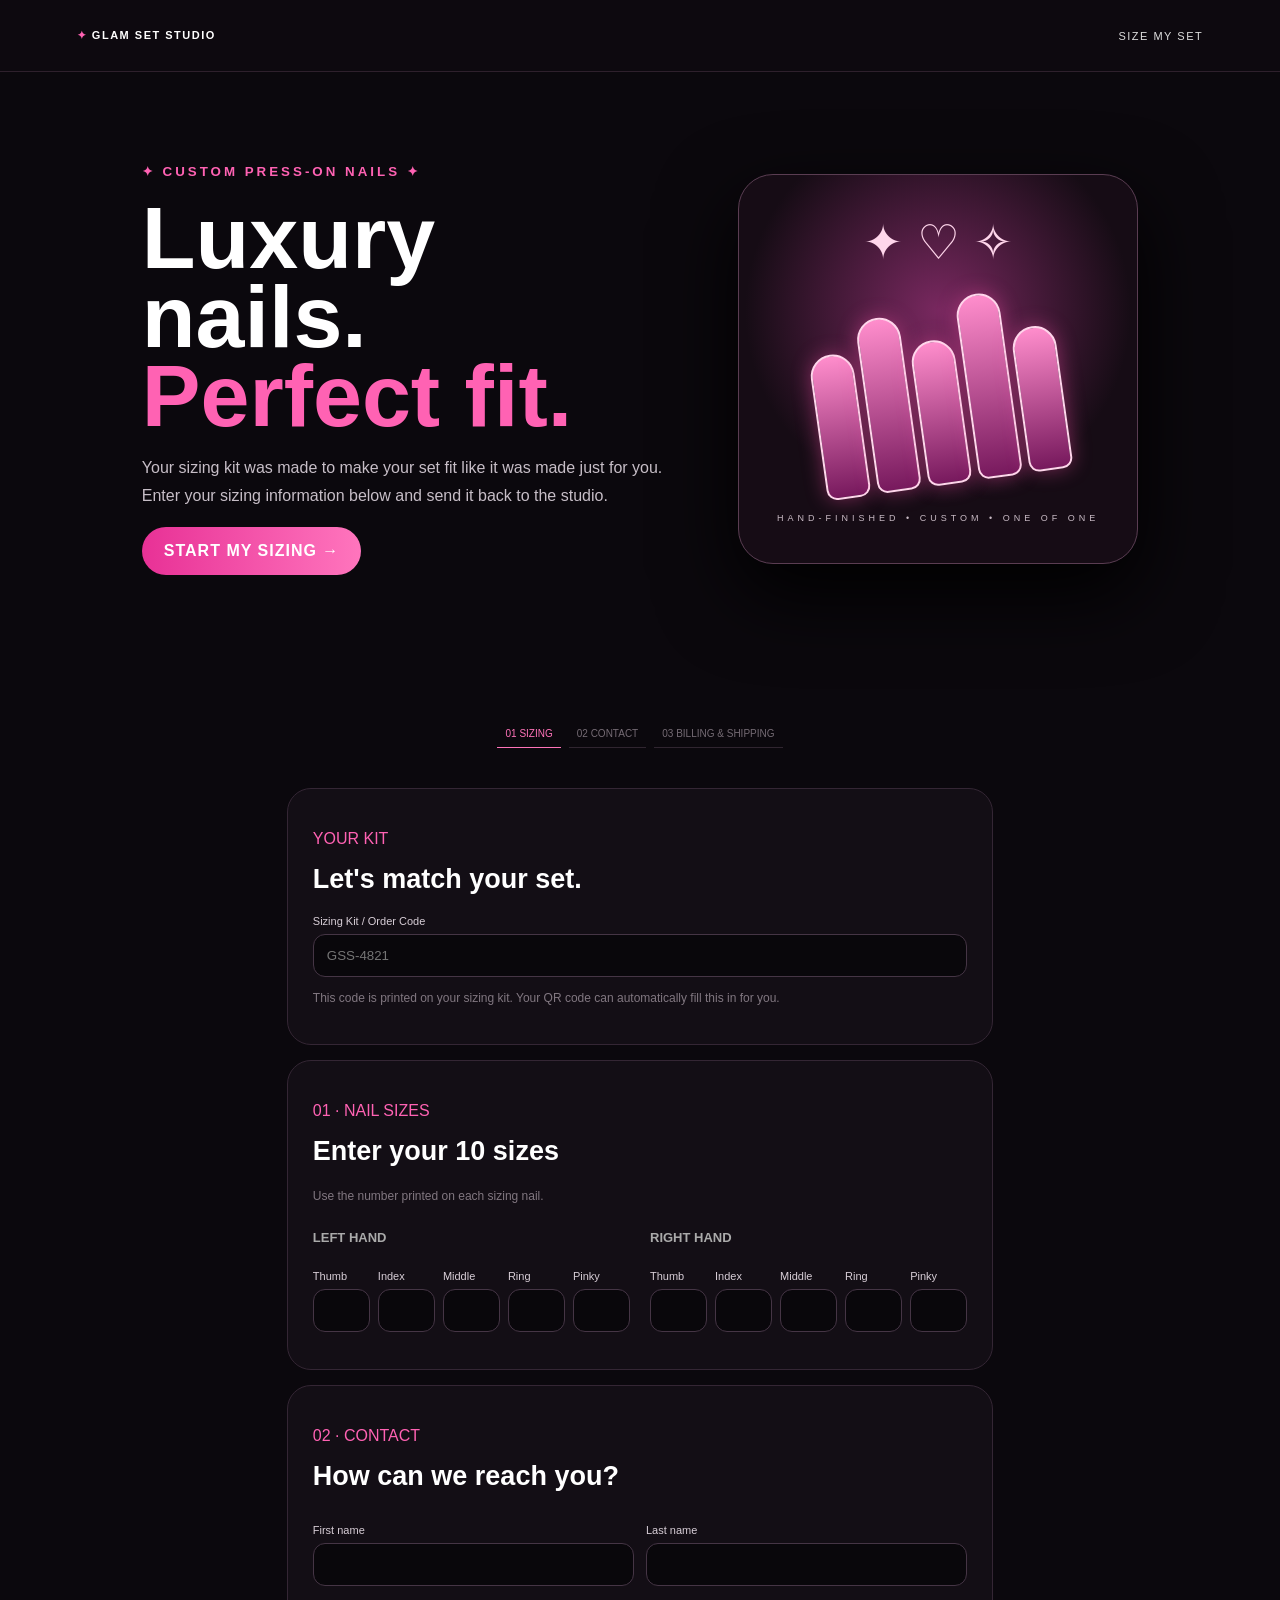
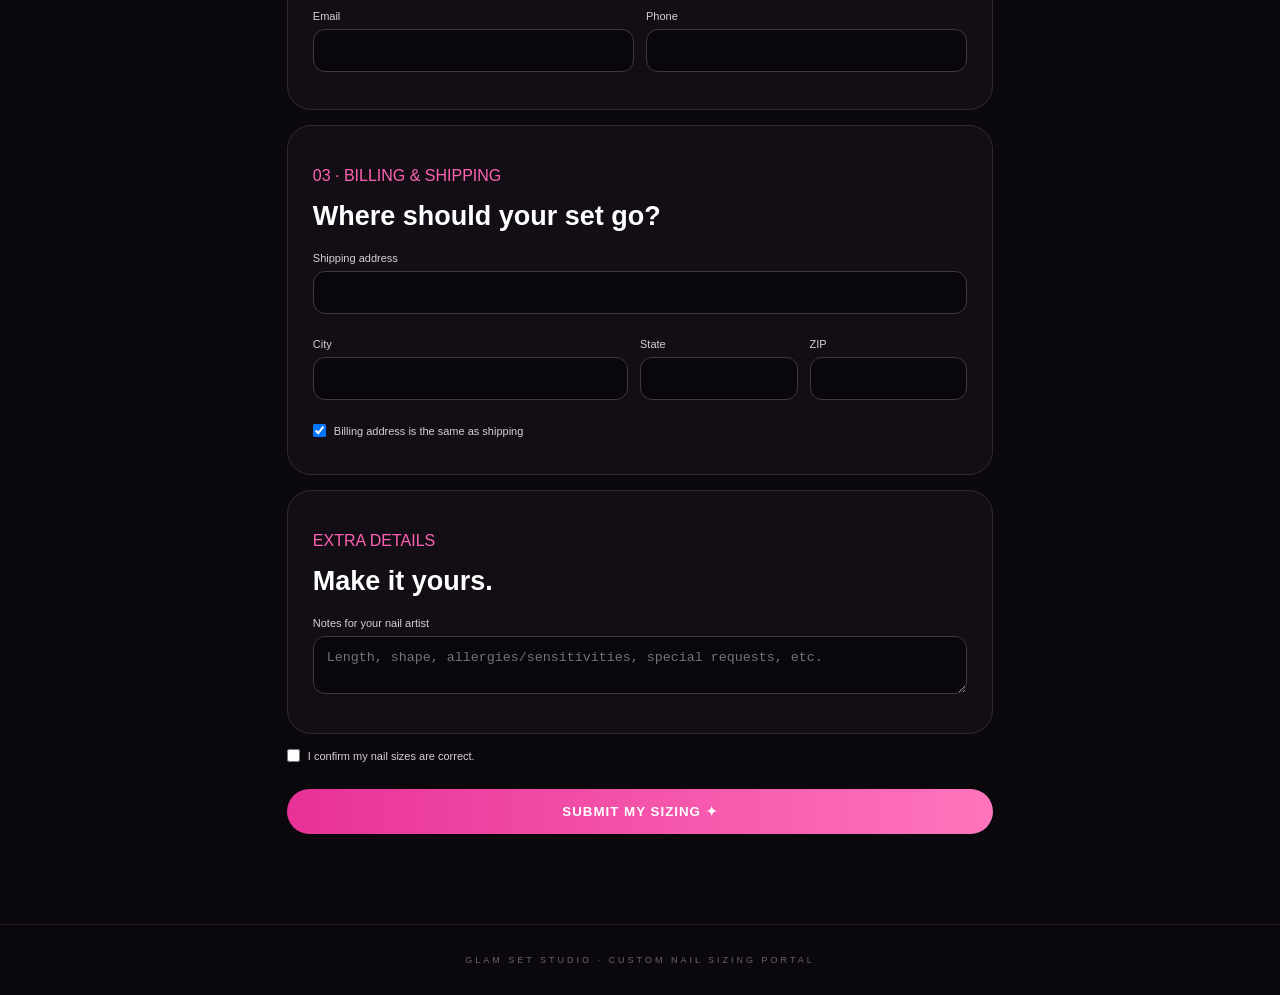
==== index.html @ d00d0d3a "Add files via upload" ====
<!doctype html>
<html lang="en">
<head>
<meta charset="utf-8"><meta name="viewport" content="width=device-width,initial-scale=1">
<title>Glam Set Studio | Client Portal</title><link rel="stylesheet" href="styles.css">
</head>
<body>
<nav><a class="logo" href="#"><span>✦</span> GLAM SET STUDIO</a><a href="#form">SIZE MY SET</a></nav>
<header class="hero">
  <div>
    <small>✦ CUSTOM PRESS-ON NAILS ✦</small>
    <h1>Luxury nails.<br><i>Perfect fit.</i></h1>
    <p>Your sizing kit was made to make your set fit like it was made just for you. Enter your sizing information below and send it back to the studio.</p>
    <a class="cta" href="#form">START MY SIZING →</a>
  </div>
  <div class="hero-art"><div class="rings">✦ ♡ ✧</div><div class="nail-row"><b></b><b></b><b></b><b></b><b></b></div><span>HAND-FINISHED • CUSTOM • ONE OF ONE</span></div>
</header>

<main id="form">
<div class="steps"><span class="active">01 SIZING</span><span>02 CONTACT</span><span>03 BILLING & SHIPPING</span></div>
<form id="formEl">
<section class="card">
  <p class="pink">YOUR KIT</p><h2>Let's match your set.</h2>
  <label>Sizing Kit / Order Code<input name="kitCode" placeholder="GSS-4821" required></label>
  <p class="tip">This code is printed on your sizing kit. Your QR code can automatically fill this in for you.</p>
</section>

<section class="card">
<p class="pink">01 · NAIL SIZES</p><h2>Enter your 10 sizes</h2><p class="tip">Use the number printed on each sizing nail.</p>
<div class="hands"><div><h3>LEFT HAND</h3><div class="sizes">
<label>Thumb<input name="lt" required></label><label>Index<input name="li" required></label><label>Middle<input name="lm" required></label><label>Ring<input name="lr" required></label><label>Pinky<input name="lp" required></label></div></div>
<div><h3>RIGHT HAND</h3><div class="sizes">
<label>Thumb<input name="rt" required></label><label>Index<input name="ri" required></label><label>Middle<input name="rm" required></label><label>Ring<input name="rr" required></label><label>Pinky<input name="rp" required></label></div></div></div>
</section>

<section class="card">
<p class="pink">02 · CONTACT</p><h2>How can we reach you?</h2>
<div class="grid2"><label>First name<input name="firstName" required></label><label>Last name<input name="lastName" required></label></div>
<div class="grid2"><label>Email<input name="email" type="email" required></label><label>Phone<input name="phone" type="tel"></label></div>
</section>

<section class="card">
<p class="pink">03 · BILLING & SHIPPING</p><h2>Where should your set go?</h2>
<label>Shipping address<input name="shipAddress" required></label>
<div class="grid3"><label>City<input name="shipCity" required></label><label>State<input name="shipState" required></label><label>ZIP<input name="shipZip" required></label></div>
<label class="same"><input type="checkbox" id="same" checked> Billing address is the same as shipping</label>
<div id="billing" hidden>
<label>Billing address<input name="billAddress"></label>
<div class="grid3"><label>City<input name="billCity"></label><label>State<input name="billState"></label><label>ZIP<input name="billZip"></label></div>
</div>
</section>

<section class="card">
<p class="pink">EXTRA DETAILS</p><h2>Make it yours.</h2>
<label>Notes for your nail artist<textarea name="notes" placeholder="Length, shape, allergies/sensitivities, special requests, etc."></textarea></label>
</section>
<label class="confirm"><input type="checkbox" required> I confirm my nail sizes are correct.</label>
<button class="submit">SUBMIT MY SIZING ✦</button>
<div id="done" class="done" hidden><strong>You're all set! ✨</strong><br>Your sizing has been sent to Glam Set Studio.</div>
</form>
</main>
<footer>GLAM SET STUDIO · CUSTOM NAIL SIZING PORTAL</footer>
<script>
const params=new URLSearchParams(location.search), code=params.get('kit');
if(code) document.querySelector('[name=kitCode]').value=code;
document.querySelector('#same').addEventListener('change',e=>document.querySelector('#billing').hidden=e.target.checked);
document.querySelector('#formEl').addEventListener('submit',e=>{
 e.preventDefault(); const data=Object.fromEntries(new FormData(e.target).entries());
 data.status="Sizing Received"; data.createdAt=new Date().toISOString();
 const all=JSON.parse(localStorage.getItem('gss_orders')||'[]'); all.push(data);
 localStorage.setItem('gss_orders',JSON.stringify(all));
 document.querySelector('#done').hidden=false; e.target.reset(); window.scrollTo({top:document.querySelector('#done').offsetTop-100,behavior:'smooth'});
});
</script>
</body></html>
---- styles.css ----
*{box-sizing:border-box}body{margin:0;background:#0b080d;color:#fff;font-family:Arial,sans-serif}nav{height:72px;padding:0 6%;display:flex;justify-content:space-between;align-items:center;border-bottom:1px solid #2e202c;background:#0d090f}nav a{color:#ddd;text-decoration:none;font-size:11px;letter-spacing:1.5px}.logo{font-weight:900;color:#fff}.logo span,.pink{color:#ff62b3}.hero{max-width:1150px;margin:auto;padding:90px 6%;display:grid;grid-template-columns:1.15fr .85fr;gap:55px;align-items:center}.hero small,.dashboard small,.kitpage small{letter-spacing:3px;color:#ff62b3;font-weight:800}.hero h1{font-size:clamp(48px,8vw,88px);line-height:.9;margin:18px 0}.hero h1 i{color:#ff62b3;font-style:normal}.hero p{max-width:570px;color:#c7bec7;line-height:1.8}.cta,.submit,.smallbtn{display:inline-block;border:0;background:linear-gradient(90deg,#e83196,#ff75bd);color:#fff;border-radius:999px;padding:15px 22px;font-weight:900;text-decoration:none;letter-spacing:1px;cursor:pointer}.hero-art{height:390px;border-radius:35px;border:1px solid #5a3d52;background:radial-gradient(circle at 50% 35%,#78285f,#160c15 60%);display:flex;flex-direction:column;justify-content:center;align-items:center;box-shadow:0 30px 80px #000}.rings{font-size:48px;margin-bottom:30px;color:#ffd6eb}.nail-row{display:flex;gap:7px;align-items:end;transform:rotate(-8deg)}.nail-row b{width:44px;height:145px;border:2px solid #ffd5eb;border-radius:25px 25px 12px 12px;background:linear-gradient(#ff8dcc,#77195d);box-shadow:0 0 20px #ff4fac66}.nail-row b:nth-child(2){height:175px}.nail-row b:nth-child(4){height:185px}.hero-art span{font-size:9px;letter-spacing:4px;margin-top:28px;color:#c9bbc5}.form-shell,main{max-width:860px;margin:auto;padding:35px 6% 90px}.steps{display:flex;gap:8px;justify-content:center;margin:20px 0 40px;flex-wrap:wrap}.steps span{font-size:10px;color:#756b74;border-bottom:1px solid #302530;padding:8px}.steps .active{color:#ff73b9;border-color:#ff73b9}.card{background:#130e15;border:1px solid #342634;border-radius:24px;padding:25px;margin:15px 0}.card h2{margin:8px 0 20px;font-size:27px}.card h3{font-size:13px;color:#aaa}.tip{color:#817780;font-size:12px;line-height:1.5}label{display:block;color:#d8ced7;font-size:11px;margin:12px 0}input,textarea,select{width:100%;margin-top:7px;background:#09070b;color:#fff;border:1px solid #453545;border-radius:12px;padding:13px;outline:0}input:focus,textarea:focus,select:focus{border-color:#ff62b3}.hands{display:grid;grid-template-columns:1fr 1fr;gap:20px}.sizes{display:grid;grid-template-columns:repeat(5,1fr);gap:8px}.grid2{display:grid;grid-template-columns:1fr 1fr;gap:12px}.grid3{display:grid;grid-template-columns:2fr 1fr 1fr;gap:12px}.same,.confirm{display:flex;align-items:center;gap:8px}.same input,.confirm input{width:auto;margin:0}.submit{width:100%;margin-top:15px}.done{background:#102319;border:1px solid #315e46;color:#9af1c1;border-radius:18px;padding:20px;text-align:center;margin-top:15px}.dashboard{max-width:1200px}.dashhead{display:flex;justify-content:space-between;align-items:end;gap:20px}.dashhead h1,.kitpage h1{font-size:54px;margin:10px 0}.smallbtn{font-size:10px;padding:12px 15px}.stats{display:grid;grid-template-columns:repeat(3,1fr);gap:12px;margin:30px 0}.stats div{padding:20px;border:1px solid #342634;border-radius:18px;background:#130e15}.stats b{display:block;font-size:30px;color:#ff62b3}.stats span{font-size:11px;color:#8c818b}.tools{display:grid;grid-template-columns:1fr 220px;gap:10px;margin-bottom:12px}.tablewrap{overflow:auto;border:1px solid #342634;border-radius:18px}.tablewrap table{width:100%;border-collapse:collapse;min-width:950px}.tablewrap th,.tablewrap td{padding:15px;border-bottom:1px solid #29202a;text-align:left;font-size:11px;vertical-align:top}.tablewrap th{color:#ff91c8}.tablewrap small{display:block;color:#777;margin-top:4px}.empty{text-align:center;color:#777;padding:50px!important}.kitpage{max-width:760px}.kitbox{background:#130e15;border:1px solid #342634;border-radius:24px;padding:25px;margin-top:30px}.kitbox img{width:220px;margin:20px auto;display:block;background:#fff;padding:10px}.kitbox p{word-break:break-all;color:#aaa;font-size:12px}@media(max-width:760px){.hero{grid-template-columns:1fr;padding-top:55px}.hero-art{height:300px}.hands,.grid2,.grid3,.tools,.stats{grid-template-columns:1fr}.sizes{grid-template-columns:repeat(2,1fr)}.dashhead{align-items:start;flex-direction:column}.dashhead h1,.kitpage h1{font-size:42px}}
footer{text-align:center;color:#6e646d;font-size:9px;letter-spacing:3px;padding:30px;border-top:1px solid #211a21}
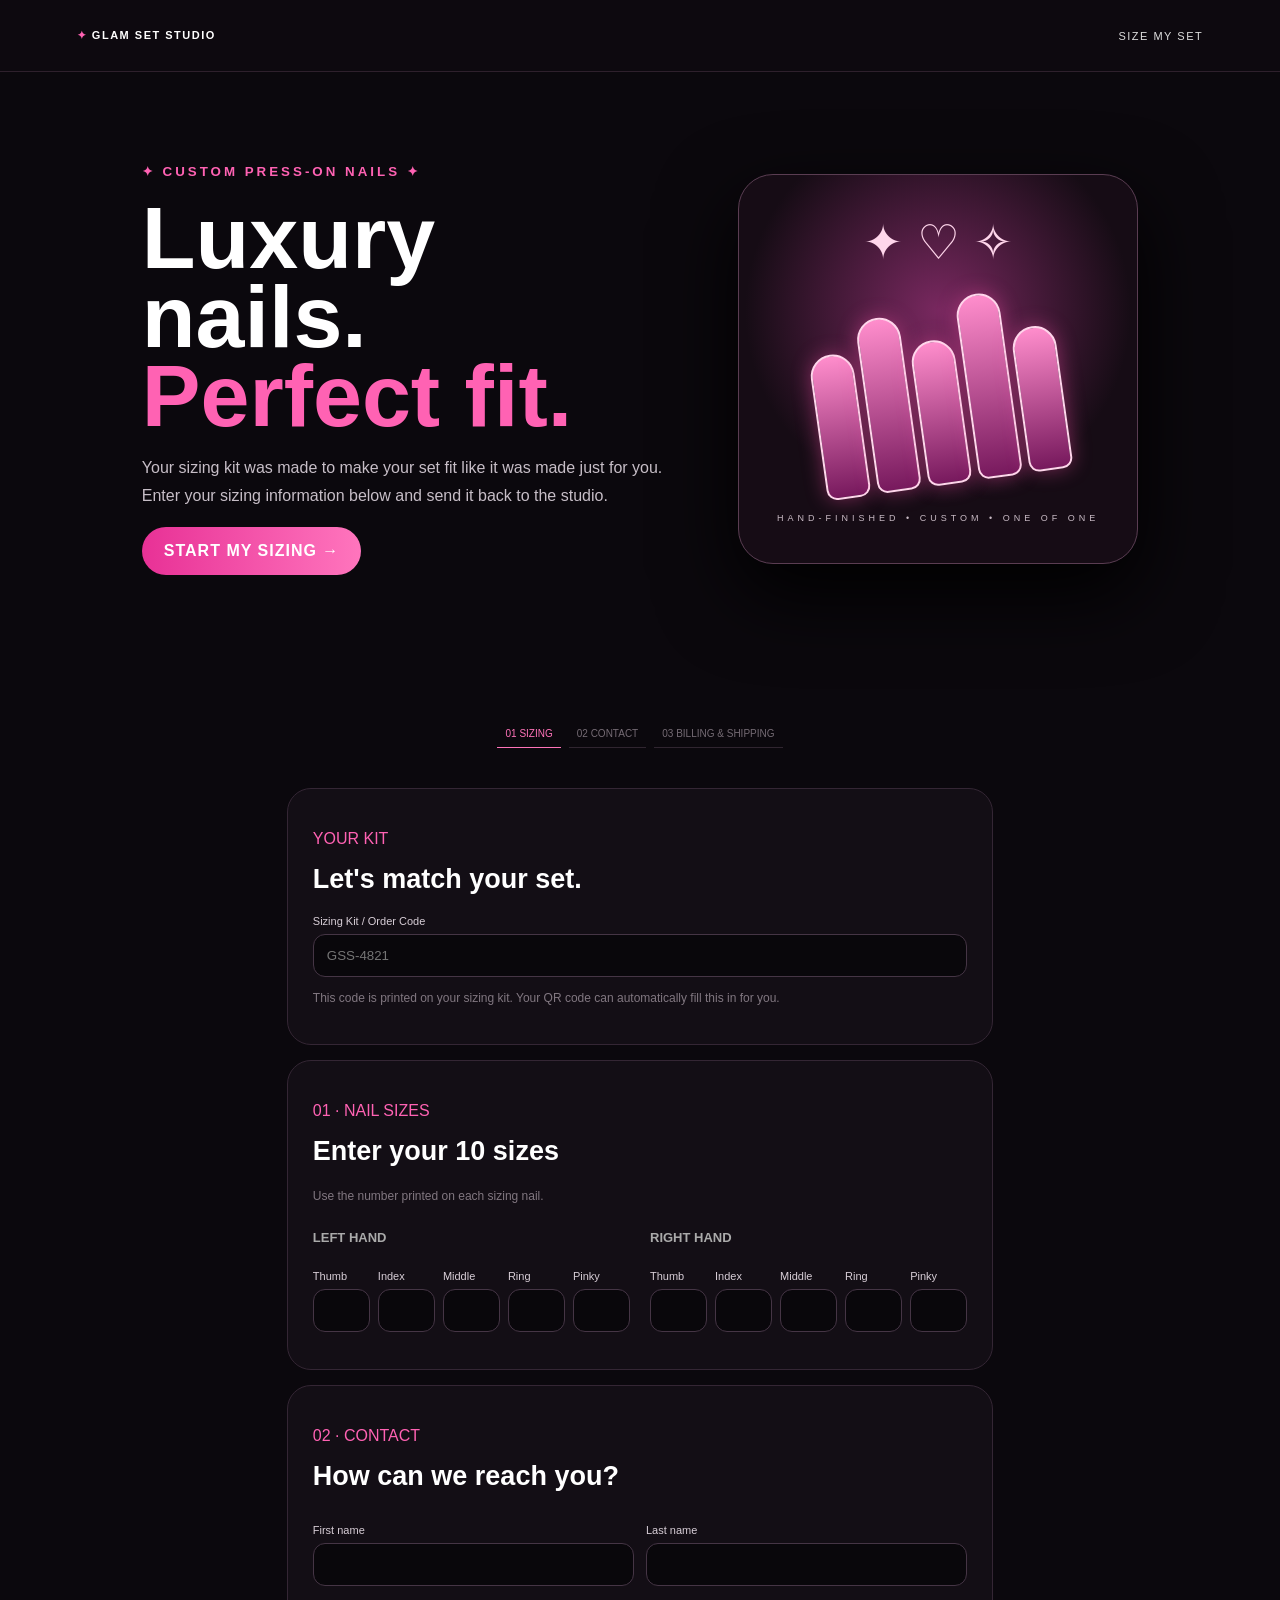
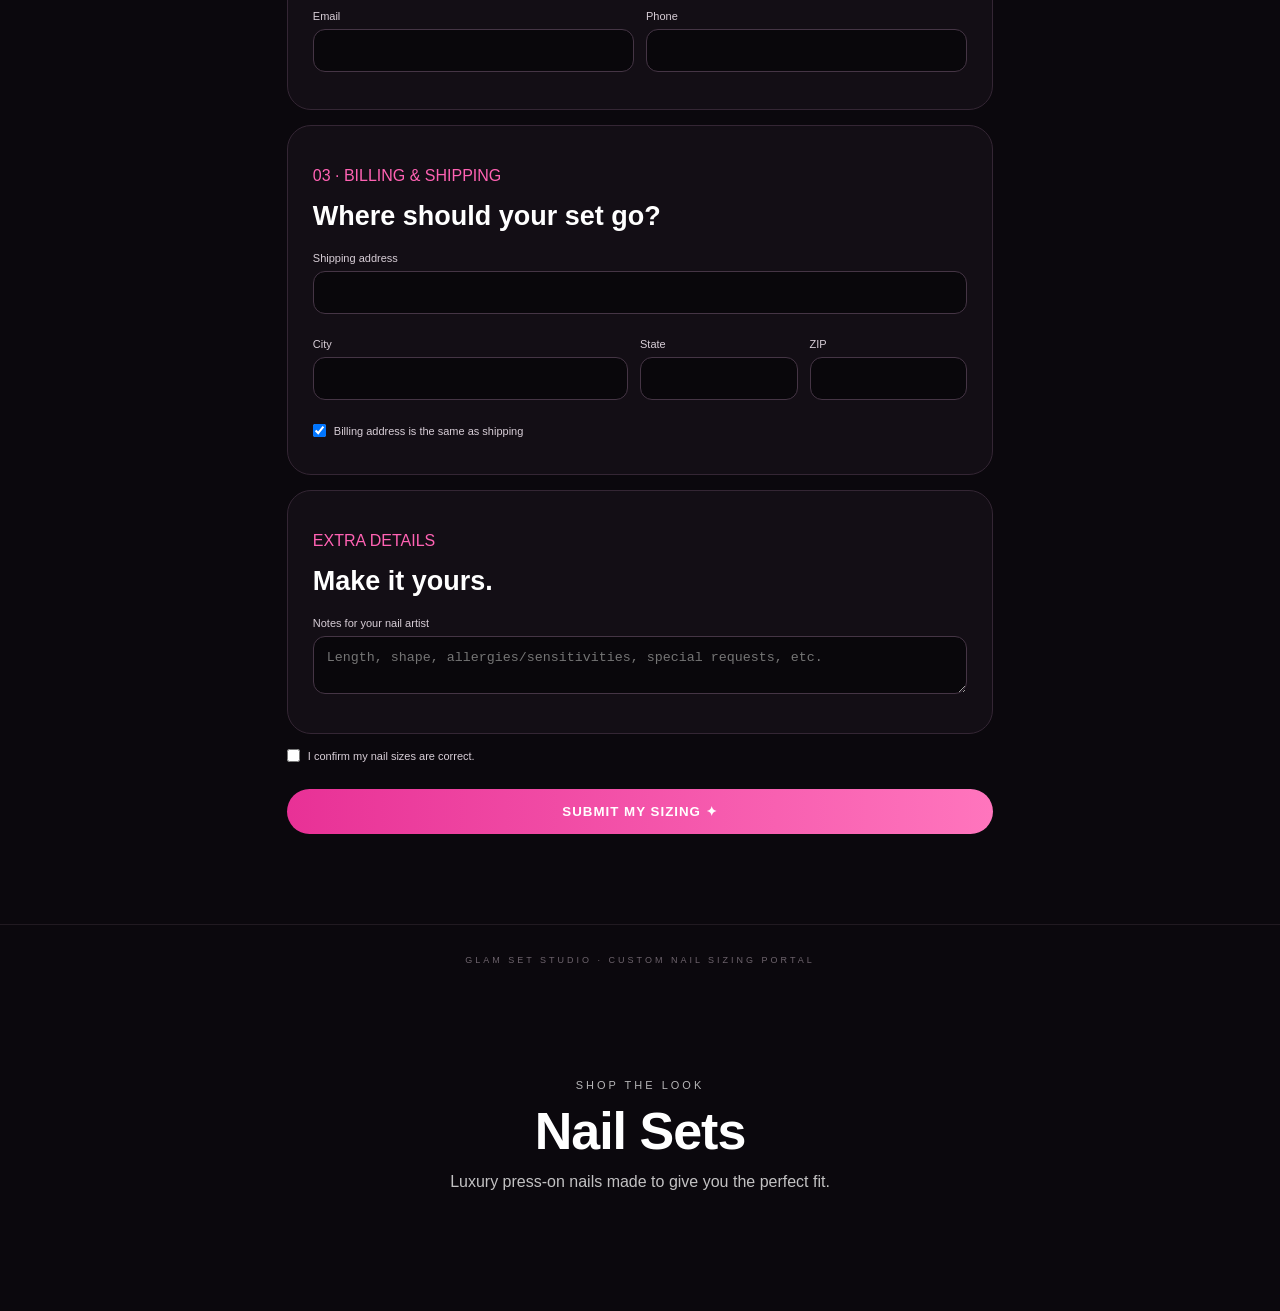
==== commit 28e5ecd6: "Update index.html" ====
--- a/index.html
+++ b/index.html
@@ -3,7 +3,144 @@
 <head>
 <meta charset="utf-8"><meta name="viewport" content="width=device-width,initial-scale=1">
 <title>Glam Set Studio | Client Portal</title><link rel="stylesheet" href="styles.css">
-</head>
+<style>
+  .nail-section {
+    padding: 80px 20px;
+    max-width: 1200px;
+    margin: 0 auto;
+  }
+
+  .section-heading {
+    text-align: center;
+    margin-bottom: 40px;
+  }
+
+  .section-heading span {
+    font-size: 11px;
+    letter-spacing: 3px;
+    text-transform: uppercase;
+    opacity: .7;
+  }
+
+  .section-heading h2 {
+    font-size: clamp(32px, 6vw, 52px);
+    margin: 8px 0 12px;
+    letter-spacing: -1px;
+  }
+
+  .section-heading p {
+    max-width: 550px;
+    margin: 0 auto;
+    opacity: .75;
+  }
+
+  .nail-grid {
+    display: grid;
+    grid-template-columns: repeat(3, 1fr);
+    gap: 25px;
+  }
+
+  .nail-card {
+    overflow: hidden;
+    border-radius: 18px;
+    background: rgba(255,255,255,.08);
+    box-shadow: 0 12px 35px rgba(0,0,0,.12);
+    transition: transform .3s ease, box-shadow .3s ease;
+  }
+
+  .nail-card:hover {
+    transform: translateY(-6px);
+    box-shadow: 0 18px 45px rgba(0,0,0,.18);
+  }
+
+  .nail-card img {
+    width: 100%;
+    height: 330px;
+    object-fit: cover;
+    display: block;
+  }
+
+  .nail-card-info {
+    padding: 20px;
+    text-align: center;
+  }
+
+  .nail-card-info h3 {
+    margin: 0 0 6px;
+    font-size: 20px;
+  }
+
+  .nail-card-info p {
+    margin: 0 0 16px;
+    opacity: .7;
+    font-size: 14px;
+  }
+
+  .nail-card-info button {
+    border: 0;
+    border-radius: 999px;
+    padding: 11px 20px;
+    cursor: pointer;
+    font-weight: 600;
+    transition: transform .2s ease, opacity .2s ease;
+  }
+
+  .nail-card-info button:hover {
+    transform: scale(1.04);
+    opacity: .85;
+  }
+
+  .gallery-section {
+    max-width: 1300px;
+  }
+
+  .gallery-grid {
+    display: grid;
+    grid-template-columns: repeat(4, 1fr);
+    gap: 15px;
+  }
+
+  .gallery-grid img {
+    width: 100%;
+    aspect-ratio: 1 / 1;
+    object-fit: cover;
+    border-radius: 16px;
+    display: block;
+    transition: transform .3s ease;
+  }
+
+  .gallery-grid img:hover {
+    transform: scale(1.03);
+  }
+
+  @media (max-width: 800px) {
+    .nail-grid {
+      grid-template-columns: repeat(2, 1fr);
+    }
+
+    .gallery-grid {
+      grid-template-columns: repeat(2, 1fr);
+    }
+
+    .nail-card img {
+      height: 260px;
+    }
+  }
+
+  @media (max-width: 520px) {
+    .nail-section {
+      padding: 55px 16px;
+    }
+
+    .nail-grid {
+      grid-template-columns: 1fr;
+    }
+
+    .nail-card img {
+      height: 360px;
+    }
+  }
+</style></head>
 <body>
 <nav><a class="logo" href="#"><span>✦</span> GLAM SET STUDIO</a><a href="#form">SIZE MY SET</a></nav>
 <header class="hero">
@@ -72,4 +209,12 @@
  document.querySelector('#done').hidden=false; e.target.reset(); window.scrollTo({top:document.querySelector('#done').offsetTop-100,behavior:'smooth'});
 });
 </script>
-</body></html>+<!-- NAIL SETS -->
+<section id="nail-sets" class="nail-section">
+  <div class="section-heading">
+    <span>SHOP THE LOOK</span>
+    <h2>Nail Sets</h2>
+    <p>Luxury press-on nails made to give you the perfect fit.</p>
+  </div>
+
+  <div class="nail-grid"></body></html>
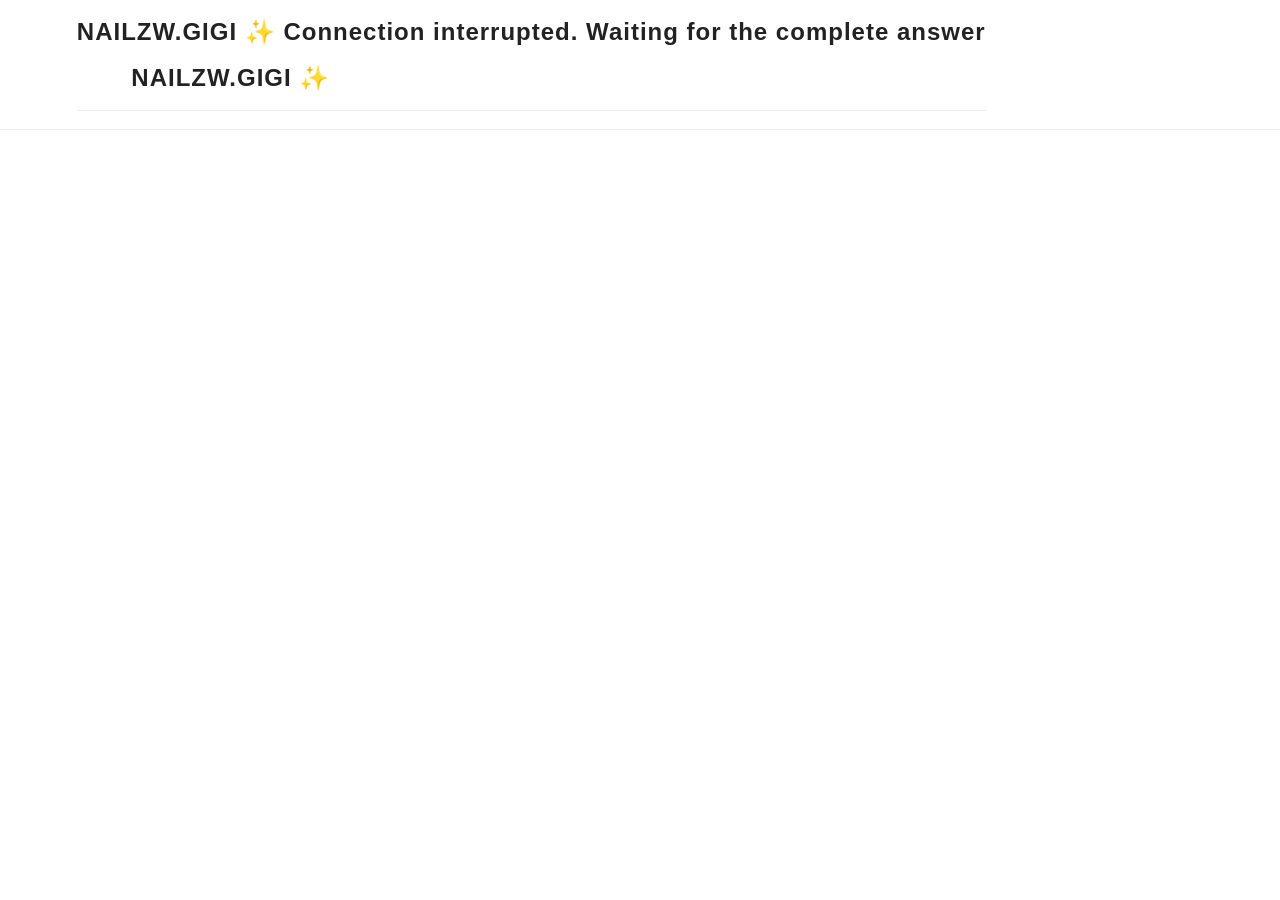
==== commit 45e4dda9: "Update index.html" ====
--- a/index.html
+++ b/index.html
@@ -1,220 +1,411 @@
-<!doctype html>
+<!DOCTYPE html>
 <html lang="en">
 <head>
-<meta charset="utf-8"><meta name="viewport" content="width=device-width,initial-scale=1">
-<title>Glam Set Studio | Client Portal</title><link rel="stylesheet" href="styles.css">
-<style>
-  .nail-section {
-    padding: 80px 20px;
-    max-width: 1200px;
-    margin: 0 auto;
-  }
-
-  .section-heading {
-    text-align: center;
-    margin-bottom: 40px;
-  }
-
-  .section-heading span {
-    font-size: 11px;
-    letter-spacing: 3px;
-    text-transform: uppercase;
-    opacity: .7;
-  }
-
-  .section-heading h2 {
-    font-size: clamp(32px, 6vw, 52px);
-    margin: 8px 0 12px;
-    letter-spacing: -1px;
-  }
-
-  .section-heading p {
-    max-width: 550px;
-    margin: 0 auto;
-    opacity: .75;
-  }
-
-  .nail-grid {
-    display: grid;
-    grid-template-columns: repeat(3, 1fr);
-    gap: 25px;
-  }
-
-  .nail-card {
-    overflow: hidden;
-    border-radius: 18px;
-    background: rgba(255,255,255,.08);
-    box-shadow: 0 12px 35px rgba(0,0,0,.12);
-    transition: transform .3s ease, box-shadow .3s ease;
-  }
-
-  .nail-card:hover {
-    transform: translateY(-6px);
-    box-shadow: 0 18px 45px rgba(0,0,0,.18);
-  }
-
-  .nail-card img {
-    width: 100%;
-    height: 330px;
-    object-fit: cover;
-    display: block;
-  }
-
-  .nail-card-info {
-    padding: 20px;
-    text-align: center;
-  }
-
-  .nail-card-info h3 {
-    margin: 0 0 6px;
-    font-size: 20px;
-  }
-
-  .nail-card-info p {
-    margin: 0 0 16px;
-    opacity: .7;
-    font-size: 14px;
-  }
-
-  .nail-card-info button {
-    border: 0;
-    border-radius: 999px;
-    padding: 11px 20px;
-    cursor: pointer;
-    font-weight: 600;
-    transition: transform .2s ease, opacity .2s ease;
-  }
-
-  .nail-card-info button:hover {
-    transform: scale(1.04);
-    opacity: .85;
-  }
-
-  .gallery-section {
-    max-width: 1300px;
-  }
-
-  .gallery-grid {
-    display: grid;
-    grid-template-columns: repeat(4, 1fr);
-    gap: 15px;
-  }
-
-  .gallery-grid img {
-    width: 100%;
-    aspect-ratio: 1 / 1;
-    object-fit: cover;
-    border-radius: 16px;
-    display: block;
-    transition: transform .3s ease;
-  }
-
-  .gallery-grid img:hover {
-    transform: scale(1.03);
-  }
-
-  @media (max-width: 800px) {
-    .nail-grid {
-      grid-template-columns: repeat(2, 1fr);
-    }
-
-    .gallery-grid {
-      grid-template-columns: repeat(2, 1fr);
-    }
-
-    .nail-card img {
-      height: 260px;
-    }
-  }
-
-  @media (max-width: 520px) {
-    .nail-section {
-      padding: 55px 16px;
-    }
-
-    .nail-grid {
-      grid-template-columns: 1fr;
-    }
-
-    .nail-card img {
-      height: 360px;
-    }
-  }
-</style></head>
+  <meta charset="UTF-8">
+  <meta name="viewport" content="width=device-width, initial-scale=1.0">
+  <title>Nailzw.Gigi | Custom Press-On Nails</title>
+
+  <style>
+    * {
+      box-sizing: border-box;
+      margin: 0;
+      padding: 0;
+      scroll-behavior: smooth;
+    }
+
+    body {
+      font-family: Arial, sans-serif;
+      background: #fff;
+      color: #222;
+    }
+
+    header {
+      position: sticky;
+      top: 0;
+      z-index: 1000;
+      background: rgba(255,255,255,0.96);
+      border-bottom: 1px solid #eee;
+      padding: 18px 6%;
+      display: flex;
+      justify-content: space-between;
+      align-items: center;
+    }
+
+    .logo {
+      font-size: 24px;
+      font-weight: 800;
+      letter-spacing: 1px;
+    }
+
+    nav a {
+      margin-left: 18px;
+      text-decoration: none;
+      color: #222;
+      font-weight: 600;
+    }
+
+    .hero {
+      min-height: 82vh;
+      display: flex;
+      align-items: center;
+      justify-content: center;
+      text-align: center;
+      padding: 70px 20px;
+      background: linear-gradient(135deg, #fff, #fce8f2, #f5eefc);
+    }
+
+    .hero h1 {
+      font-size: clamp(45px, 9vw, 90px);
+      margin-bottom: 15px;
+    }
+
+    .hero p {
+      max-width: 650px;
+      margin: auto;
+      font-size: 18px;
+      line-height: 1.6;
+    }
+
+    .buttons {
+      margin-top: 30px;
+    }
+
+    .button {
+      display: inline-block;
+      padding: 14px 25px;
+      margin: 6px;
+      border-radius: 30px;
+      text-decoration: none;
+      font-weight: 700;
+      background: #222;
+      color: white;
+    }
+
+    .button.light {
+      background: white;
+      color: #222;
+      border: 1px solid #222;
+    }
+
+    section {
+      padding: 80px 7%;
+      text-align: center;
+    }
+
+    section h2 {
+      font-size: 38px;
+      margin-bottom: 15px;
+    }
+
+    .subtitle {
+      max-width: 650px;
+      margin: 0 auto 40px;
+      line-height: 1.6;
+      color: #666;
+    }
+
+    .cards {
+      display: grid;
+      grid-template-columns: repeat(auto-fit, minmax(220px, 1fr));
+      gap: 22px;
+      max-width: 1000px;
+      margin: auto;
+    }
+
+    .card {
+      padding: 30px 20px;
+      border: 1px solid #eee;
+      border-radius: 20px;
+      background: white;
+      box-shadow: 0 8px 25px rgba(0,0,0,0.06);
+    }
+
+    .card h3 {
+      margin-bottom: 12px;
+    }
+
+    .sizing {
+      background: #faf6fb;
+    }
+
+    form {
+      max-width: 700px;
+      margin: auto;
+      text-align: left;
+      background: white;
+      padding: 30px;
+      border-radius: 22px;
+      box-shadow: 0 8px 30px rgba(0,0,0,0.07);
+    }
+
+    label {
+      display: block;
+      margin-top: 18px;
+      margin-bottom: 7px;
+      font-weight: 700;
+    }
+
+    input, textarea, select {
+      width: 100%;
+      padding: 13px;
+      border: 1px solid #ddd;
+      border-radius: 10px;
+      font-size: 15px;
+    }
+
+    textarea {
+      min-height: 100px;
+      resize: vertical;
+    }
+
+    .submit {
+      width: 100%;
+      border: none;
+      margin-top: 25px;
+      cursor: pointer;
+      font-size: 16px;
+    }
+
+    .gallery {
+      min-height: 250px;
+      display: flex;
+      align-items: center;
+      justify-content: center;
+      border-radius: 20px;
+      background: #f5f5f5;
+      color: #777;
+    }
+
+    footer {
+      padding: 35px 20px;
+      text-align: center;
+      background: #222;
+      color: white;
+    }
+
+    @media (max-width: 650px) {
+      header {
+        flex-direction: column;
+        gap: 12px;
+      }
+
+      nav a {
+        margin: 0 7px;
+        font-size: 13px;
+      }
+    }
+  </style>
+</head>
+
 <body>
-<nav><a class="logo" href="#"><span>✦</span> GLAM SET STUDIO</a><a href="#form">SIZE MY SET</a></nav>
-<header class="hero">
-  <div>
-    <small>✦ CUSTOM PRESS-ON NAILS ✦</small>
-    <h1>Luxury nails.<br><i>Perfect fit.</i></h1>
-    <p>Your sizing kit was made to make your set fit like it was made just for you. Enter your sizing information below and send it back to the studio.</p>
-    <a class="cta" href="#form">START MY SIZING →</a>
-  </div>
-  <div class="hero-art"><div class="rings">✦ ♡ ✧</div><div class="nail-row"><b></b><b></b><b></b><b></b><b></b></div><span>HAND-FINISHED • CUSTOM • ONE OF ONE</span></div>
-</header>
-
-<main id="form">
-<div class="steps"><span class="active">01 SIZING</span><span>02 CONTACT</span><span>03 BILLING & SHIPPING</span></div>
-<form id="formEl">
-<section class="card">
-  <p class="pink">YOUR KIT</p><h2>Let's match your set.</h2>
-  <label>Sizing Kit / Order Code<input name="kitCode" placeholder="GSS-4821" required></label>
-  <p class="tip">This code is printed on your sizing kit. Your QR code can automatically fill this in for you.</p>
-</section>
-
-<section class="card">
-<p class="pink">01 · NAIL SIZES</p><h2>Enter your 10 sizes</h2><p class="tip">Use the number printed on each sizing nail.</p>
-<div class="hands"><div><h3>LEFT HAND</h3><div class="sizes">
-<label>Thumb<input name="lt" required></label><label>Index<input name="li" required></label><label>Middle<input name="lm" required></label><label>Ring<input name="lr" required></label><label>Pinky<input name="lp" required></label></div></div>
-<div><h3>RIGHT HAND</h3><div class="sizes">
-<label>Thumb<input name="rt" required></label><label>Index<input name="ri" required></label><label>Middle<input name="rm" required></label><label>Ring<input name="rr" required></label><label>Pinky<input name="rp" required></label></div></div></div>
-</section>
-
-<section class="card">
-<p class="pink">02 · CONTACT</p><h2>How can we reach you?</h2>
-<div class="grid2"><label>First name<input name="firstName" required></label><label>Last name<input name="lastName" required></label></div>
-<div class="grid2"><label>Email<input name="email" type="email" required></label><label>Phone<input name="phone" type="tel"></label></div>
-</section>
-
-<section class="card">
-<p class="pink">03 · BILLING & SHIPPING</p><h2>Where should your set go?</h2>
-<label>Shipping address<input name="shipAddress" required></label>
-<div class="grid3"><label>City<input name="shipCity" required></label><label>State<input name="shipState" required></label><label>ZIP<input name="shipZip" required></label></div>
-<label class="same"><input type="checkbox" id="same" checked> Billing address is the same as shipping</label>
-<div id="billing" hidden>
-<label>Billing address<input name="billAddress"></label>
-<div class="grid3"><label>City<input name="billCity"></label><label>State<input name="billState"></label><label>ZIP<input name="billZip"></label></div>
-</div>
-</section>
-
-<section class="card">
-<p class="pink">EXTRA DETAILS</p><h2>Make it yours.</h2>
-<label>Notes for your nail artist<textarea name="notes" placeholder="Length, shape, allergies/sensitivities, special requests, etc."></textarea></label>
-</section>
-<label class="confirm"><input type="checkbox" required> I confirm my nail sizes are correct.</label>
-<button class="submit">SUBMIT MY SIZING ✦</button>
-<div id="done" class="done" hidden><strong>You're all set! ✨</strong><br>Your sizing has been sent to Glam Set Studio.</div>
-</form>
-</main>
-<footer>GLAM SET STUDIO · CUSTOM NAIL SIZING PORTAL</footer>
-<script>
-const params=new URLSearchParams(location.search), code=params.get('kit');
-if(code) document.querySelector('[name=kitCode]').value=code;
-document.querySelector('#same').addEventListener('change',e=>document.querySelector('#billing').hidden=e.target.checked);
-document.querySelector('#formEl').addEventListener('submit',e=>{
- e.preventDefault(); const data=Object.fromEntries(new FormData(e.target).entries());
- data.status="Sizing Received"; data.createdAt=new Date().toISOString();
- const all=JSON.parse(localStorage.getItem('gss_orders')||'[]'); all.push(data);
- localStorage.setItem('gss_orders',JSON.stringify(all));
- document.querySelector('#done').hidden=false; e.target.reset(); window.scrollTo({top:document.querySelector('#done').offsetTop-100,behavior:'smooth'});
-});
-</script>
-<!-- NAIL SETS -->
-<section id="nail-sets" class="nail-section">
-  <div class="section-heading">
-    <span>SHOP THE LOOK</span>
-    <h2>Nail Sets</h2>
-    <p>Luxury press-on nails made to give you the perfect fit.</p>
-  </div>
-
-  <div class="nail-grid"></body></html>
+
+<header>
+  <div class="logo">NAILZW.GIGI ✨
+
+Connection interrupted. Waiting for the complete answer
+
+
+
+<!DOCTYPE html>
+<html lang="en">
+<head>
+  <meta charset="UTF-8">
+  <meta name="viewport" content="width=device-width, initial-scale=1.0">
+  <title>Nailzw.Gigi | Custom Press-On Nails</title>
+
+  <style>
+    * {
+      box-sizing: border-box;
+      margin: 0;
+      padding: 0;
+      scroll-behavior: smooth;
+    }
+
+    body {
+      font-family: Arial, sans-serif;
+      background: #fff;
+      color: #222;
+    }
+
+    header {
+      position: sticky;
+      top: 0;
+      z-index: 1000;
+      background: rgba(255,255,255,0.96);
+      border-bottom: 1px solid #eee;
+      padding: 18px 6%;
+      display: flex;
+      justify-content: space-between;
+      align-items: center;
+    }
+
+    .logo {
+      font-size: 24px;
+      font-weight: 800;
+      letter-spacing: 1px;
+    }
+
+    nav a {
+      margin-left: 18px;
+      text-decoration: none;
+      color: #222;
+      font-weight: 600;
+    }
+
+    .hero {
+      min-height: 82vh;
+      display: flex;
+      align-items: center;
+      justify-content: center;
+      text-align: center;
+      padding: 70px 20px;
+      background: linear-gradient(135deg, #fff, #fce8f2, #f5eefc);
+    }
+
+    .hero h1 {
+      font-size: clamp(45px, 9vw, 90px);
+      margin-bottom: 15px;
+    }
+
+    .hero p {
+      max-width: 650px;
+      margin: auto;
+      font-size: 18px;
+      line-height: 1.6;
+    }
+
+    .buttons {
+      margin-top: 30px;
+    }
+
+    .button {
+      display: inline-block;
+      padding: 14px 25px;
+      margin: 6px;
+      border-radius: 30px;
+      text-decoration: none;
+      font-weight: 700;
+      background: #222;
+      color: white;
+    }
+
+    .button.light {
+      background: white;
+      color: #222;
+      border: 1px solid #222;
+    }
+
+    section {
+      padding: 80px 7%;
+      text-align: center;
+    }
+
+    section h2 {
+      font-size: 38px;
+      margin-bottom: 15px;
+    }
+
+    .subtitle {
+      max-width: 650px;
+      margin: 0 auto 40px;
+      line-height: 1.6;
+      color: #666;
+    }
+
+    .cards {
+      display: grid;
+      grid-template-columns: repeat(auto-fit, minmax(220px, 1fr));
+      gap: 22px;
+      max-width: 1000px;
+      margin: auto;
+    }
+
+    .card {
+      padding: 30px 20px;
+      border: 1px solid #eee;
+      border-radius: 20px;
+      background: white;
+      box-shadow: 0 8px 25px rgba(0,0,0,0.06);
+    }
+
+    .card h3 {
+      margin-bottom: 12px;
+    }
+
+    .sizing {
+      background: #faf6fb;
+    }
+
+    form {
+      max-width: 700px;
+      margin: auto;
+      text-align: left;
+      background: white;
+      padding: 30px;
+      border-radius: 22px;
+      box-shadow: 0 8px 30px rgba(0,0,0,0.07);
+    }
+
+    label {
+      display: block;
+      margin-top: 18px;
+      margin-bottom: 7px;
+      font-weight: 700;
+    }
+
+    input, textarea, select {
+      width: 100%;
+      padding: 13px;
+      border: 1px solid #ddd;
+      border-radius: 10px;
+      font-size: 15px;
+    }
+
+    textarea {
+      min-height: 100px;
+      resize: vertical;
+    }
+
+    .submit {
+      width: 100%;
+      border: none;
+      margin-top: 25px;
+      cursor: pointer;
+      font-size: 16px;
+    }
+
+    .gallery {
+      min-height: 250px;
+      display: flex;
+      align-items: center;
+      justify-content: center;
+      border-radius: 20px;
+      background: #f5f5f5;
+      color: #777;
+    }
+
+    footer {
+      padding: 35px 20px;
+      text-align: center;
+      background: #222;
+      color: white;
+    }
+
+    @media (max-width: 650px) {
+      header {
+        flex-direction: column;
+        gap: 12px;
+      }
+
+      nav a {
+        margin: 0 7px;
+        font-size: 13px;
+      }
+    }
+  </style>
+</head>
+
+<body>
+
+<header>
+  <div class="logo">NAILZW.GIGI ✨
